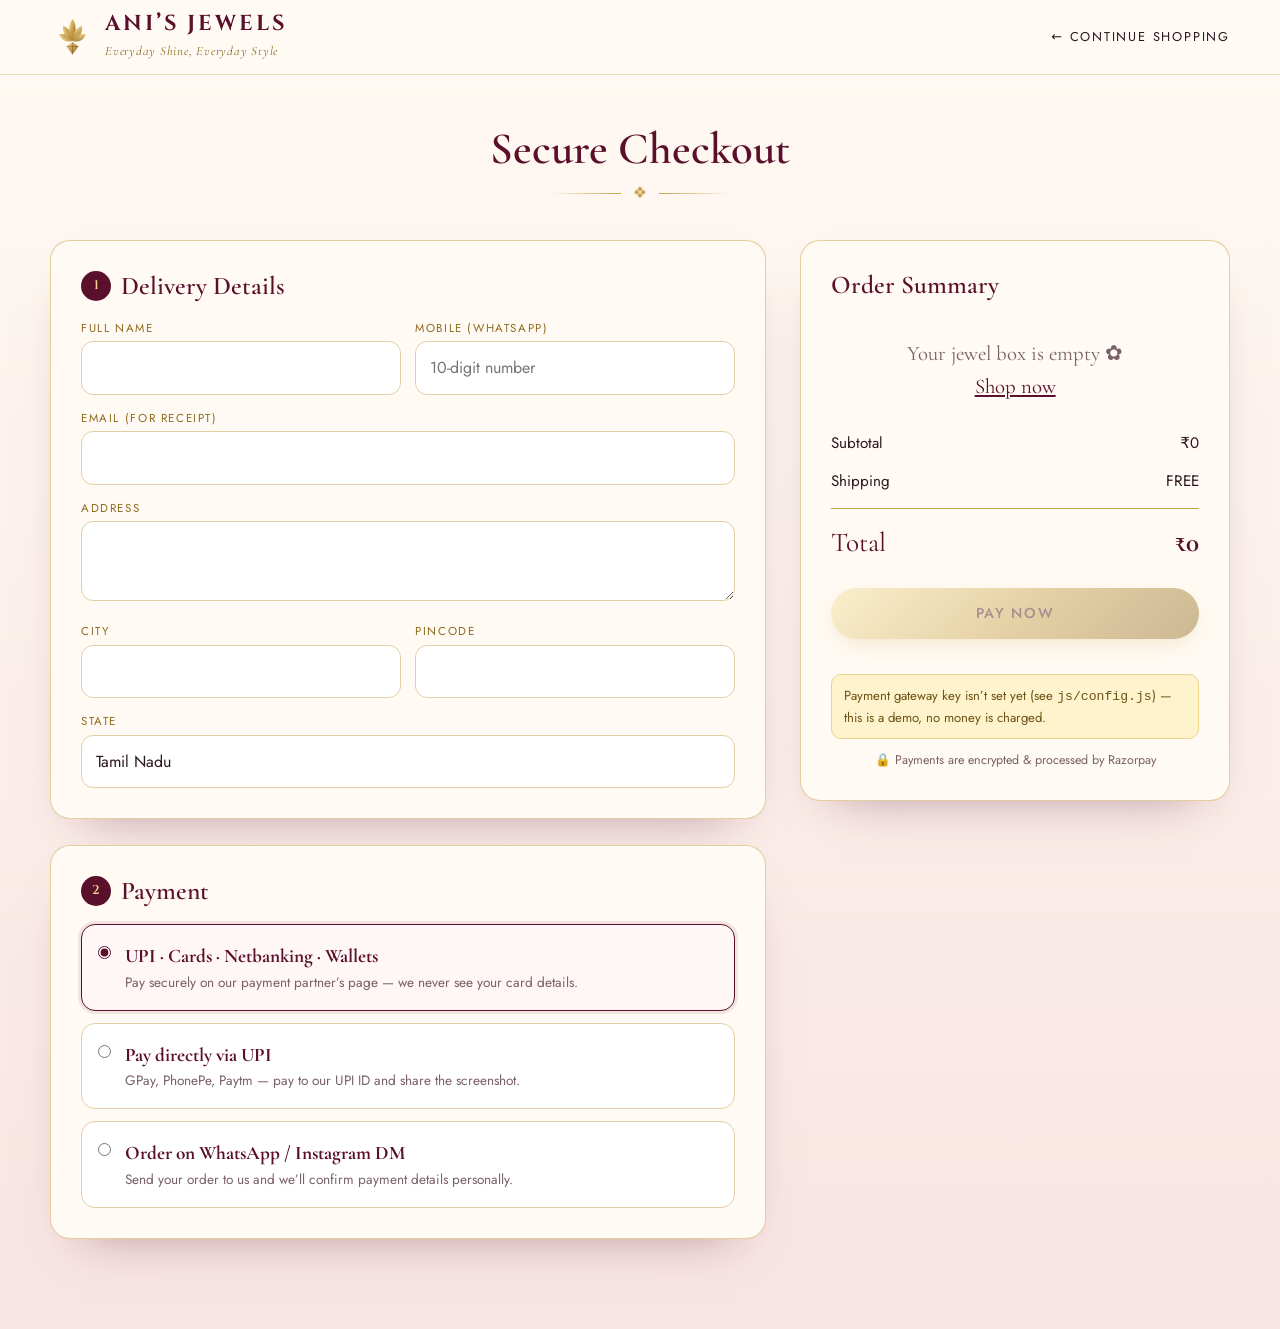
==== checkout.html @ 560fd1bf "Add files via upload" ====
<!doctype html>
<html lang="en">
<head>
<meta charset="utf-8">
<meta name="viewport" content="width=device-width,initial-scale=1">
<title>Checkout — Ani’s Jewels</title>
<link rel="icon" href="img/favicon.svg" type="image/svg+xml">
<link rel="preconnect" href="https://fonts.googleapis.com"><link rel="preconnect" href="https://fonts.gstatic.com" crossorigin>
<link href="https://fonts.googleapis.com/css2?family=Cinzel:wght@500;600&family=Cormorant+Garamond:ital,wght@0,500;0,600;1,500&family=Jost:wght@300;400;500&display=swap" rel="stylesheet">
<link rel="stylesheet" href="css/style.css">
<style>
body{background:linear-gradient(180deg,var(--cream),var(--blush))}
.co{padding:50px 0 90px}
.co h1{font-size:clamp(2rem,4vw,2.8rem);color:var(--wine);text-align:center;margin-bottom:6px}
.steps{text-align:center;margin-bottom:34px}
.cg{display:grid;grid-template-columns:1.25fr .75fr;gap:34px;align-items:start}
.box{background:var(--cream);border:1px solid rgba(201,162,74,.5);border-radius:20px;padding:30px;box-shadow:0 24px 50px -34px rgba(90,15,43,.5)}
.box h2{font-size:1.6rem;color:var(--wine);margin-bottom:18px;display:flex;align-items:center;gap:10px}
.box h2 span{width:30px;height:30px;border-radius:50%;background:var(--wine);color:var(--gold2);font-family:var(--display);font-size:.8rem;display:grid;place-items:center}
.f{display:grid;grid-template-columns:1fr 1fr;gap:14px}.f .w{grid-column:1/-1}
label{font-size:.72rem;letter-spacing:.14em;text-transform:uppercase;color:var(--gold3);display:block;margin-bottom:4px}
input,textarea,select{width:100%;padding:13px 14px;border:1px solid #e3cfa6;border-radius:12px;background:#fff;font:inherit;color:var(--ink);transition:.2s}
input:focus,textarea:focus,select:focus{outline:0;border-color:var(--wine);box-shadow:0 0 0 3px rgba(123,30,70,.12)}
.pay{display:grid;gap:12px;margin-top:6px}
.po{text-transform:none;letter-spacing:normal;font-size:1rem;color:var(--ink);margin:0;display:flex;gap:14px;align-items:flex-start;border:1px solid #e3cfa6;border-radius:14px;padding:16px;cursor:pointer;background:#fff;transition:.2s}
.po:has(input:checked){border-color:var(--wine);background:#fff6f6;box-shadow:0 0 0 3px rgba(123,30,70,.1)}
.po input{width:auto;margin-top:5px;accent-color:var(--wine)}
.po b{display:block;color:var(--wine);font-family:var(--serif);font-size:1.2rem}.po small{color:var(--muted);font-size:.85rem;display:block}
.upi{display:none;margin-top:10px;padding:12px;background:var(--ivory);border-radius:10px;font-size:.9rem}.po:has(input:checked) .upi{display:block}
.sum .it{display:grid;grid-template-columns:60px 1fr auto;gap:12px;align-items:center;padding:10px 0;border-bottom:1px dashed rgba(201,162,74,.5)}
.sum img{width:60px;height:72px;object-fit:cover;border-radius:8px}
.sum h4{font-family:var(--serif);font-size:1.05rem;color:var(--wine);line-height:1.2}.sum small{color:var(--muted)}
.row2{display:flex;justify-content:space-between;padding:7px 0;font-size:.95rem}
.tot{font-family:var(--serif);font-size:1.7rem;color:var(--wine);border-top:1px solid var(--gold);margin-top:8px;padding-top:12px}
.sum .btn{width:100%;justify-content:center;margin-top:16px;font-size:.9rem}
.safe{text-align:center;font-size:.78rem;color:var(--muted);margin-top:12px}
.note{background:#fff3cd;border:1px solid #ecd48a;color:#6b5314;border-radius:10px;padding:10px 12px;font-size:.82rem;margin-top:12px;display:none}
.done{text-align:center;padding:70px 20px;display:none}
.done .tick{width:90px;height:90px;border-radius:50%;margin:0 auto 20px;background:var(--goldg);display:grid;place-items:center;font-size:2.6rem;color:var(--wine2)}
.done p{font-family:var(--serif);font-size:1.3rem;color:var(--muted);margin:10px 0 24px}
.err{color:#b3261e;font-size:.8rem;margin-top:10px;min-height:1em}
@media(max-width:900px){.cg{grid-template-columns:1fr}.f{grid-template-columns:1fr}.box{padding:22px}}
</style>
</head>
<body>
<header class="nav"><div class="wrap">
  <a href="index.html" class="brand"><img src="img/emblem.svg" alt=""><span><b>ANI’S JEWELS</b><small>Everyday Shine, Everyday Style</small></span></a>
  <a href="index.html#shop" class="menu" style="display:block;font-size:.8rem;letter-spacing:.14em">← CONTINUE SHOPPING</a>
</div></header>

<main class="co"><div class="wrap">
  <div id="flow">
    <div class="steps"><h1>Secure Checkout</h1><div class="orn">❖</div></div>
    <form class="cg" id="form" novalidate>
      <div style="display:grid;gap:26px">
        <div class="box">
          <h2><span>1</span>Delivery Details</h2>
          <div class="f">
            <div><label for="name">Full name</label><input id="name" required autocomplete="name"></div>
            <div><label for="phone">Mobile (WhatsApp)</label><input id="phone" type="tel" inputmode="numeric" maxlength="10" placeholder="10-digit number" required autocomplete="tel-national"></div>
            <div class="w"><label for="email">Email (for receipt)</label><input id="email" type="email" autocomplete="email"></div>
            <div class="w"><label for="addr">Address</label><textarea id="addr" rows="2" required autocomplete="street-address"></textarea></div>
            <div><label for="city">City</label><input id="city" required autocomplete="address-level2"></div>
            <div><label for="pin">Pincode</label><input id="pin" inputmode="numeric" maxlength="6" required autocomplete="postal-code"></div>
            <div class="w"><label for="state">State</label><input id="state" value="Tamil Nadu" required autocomplete="address-level1"></div>
          </div>
        </div>
        <div class="box">
          <h2><span>2</span>Payment</h2>
          <div class="pay">
            <label class="po"><input type="radio" name="pay" value="razorpay" checked><div><b>UPI · Cards · Netbanking · Wallets</b><small>Pay securely on our payment partner’s page — we never see your card details.</small></div></label>
            <label class="po"><input type="radio" name="pay" value="upi"><div><b>Pay directly via UPI</b><small>GPay, PhonePe, Paytm — pay to our UPI ID and share the screenshot.</small><div class="upi" id="upiBox"></div></div></label>
            <label class="po"><input type="radio" name="pay" value="wa"><div><b>Order on WhatsApp / Instagram DM</b><small>Send your order to us and we’ll confirm payment details personally.</small></div></label>
          </div>
        </div>
      </div>
      <aside class="box sum">
        <h2>Order Summary</h2>
        <div id="items"></div>
        <div class="row2"><span>Subtotal</span><span id="sSub"></span></div>
        <div class="row2"><span>Shipping</span><span id="sShip"></span></div>
        <div class="row2 tot"><span>Total</span><b id="sTot"></b></div>
        <button class="btn btn-gold" type="submit" id="payBtn">Pay Now</button>
        <div class="err" id="err" role="alert"></div>
        <div class="note" id="demo">Payment gateway key isn’t set yet (see <code>js/config.js</code>) — this is a demo, no money is charged.</div>
        <p class="safe">🔒 Payments are encrypted &amp; processed by Razorpay</p>
      </aside>
    </form>
  </div>

  <div class="done" id="done">
    <div class="tick">✓</div><h1 style="color:var(--wine)">Thank you, <span id="dn"></span>!</h1>
    <p id="dmsg"></p><a href="index.html" class="btn btn-wine">Back to Shop</a>
  </div>
</div></main>

<script src="js/config.js"></script>
<script src="js/products.js"></script>
<script src="js/cart.js"></script>
<script src="https://checkout.razorpay.com/v1/checkout.js" async></script>
<script>
const $=s=>document.querySelector(s), inr=Cart.inr;
function paint(){
  const ls=Cart.lines();
  if(!ls.length){$("#items").innerHTML='<p class="empty" style="padding:20px 0">Your jewel box is empty ✿<br><a href="index.html#shop">Shop now</a></p>';$("#payBtn").disabled=true;$("#payBtn").classList.add("disabled")}
  $("#items").innerHTML=ls.map(({p,q})=>`<div class="it"><img src="${p.img}" alt=""><div><h4>${p.name}</h4><small>Qty ${q}</small></div><b>${inr(p.price*q)}</b></div>`).join("")||$("#items").innerHTML;
  const s=Cart.subtotal(),sh=Cart.shipping();
  $("#sSub").textContent=inr(s);$("#sShip").textContent=sh?inr(sh):"FREE";$("#sTot").textContent=inr(s+sh);
}
paint();
$("#upiBox").innerHTML=`UPI ID: <b>${SITE.upiId}</b>`;
$("#demo").style.display=SITE.razorpayKeyId?"none":"block";
const modeBtn=()=>{const v=document.querySelector("[name=pay]:checked").value;$("#payBtn").textContent={razorpay:"Pay Now",upi:"Place Order & Pay via UPI",wa:"Send Order on WhatsApp"}[v]};
document.querySelectorAll("[name=pay]").forEach(r=>r.onchange=modeBtn);

function orderText(c){
  const l=Cart.lines().map(({p,q})=>`• ${p.name} × ${q} — ${inr(p.price*q)}`).join("\n");
  return `Hi Ani's Jewels! 💖 I'd like to order:\n${l}\n\nTotal: ${inr(Cart.subtotal()+Cart.shipping())}\n\nName: ${c.name}\nPhone: ${c.phone}\nAddress: ${c.addr}, ${c.city} - ${c.pin}, ${c.state}`;
}
function finish(c,msg){
  $("#flow").style.display="none";$("#done").style.display="block";$("#dn").textContent=c.name.split(" ")[0];$("#dmsg").textContent=msg;
  Cart.clear();window.scrollTo(0,0);
}
$("#form").addEventListener("submit",e=>{
  e.preventDefault();$("#err").textContent="";
  const c={name:$("#name").value.trim(),phone:$("#phone").value.trim(),email:$("#email").value.trim(),addr:$("#addr").value.trim(),city:$("#city").value.trim(),pin:$("#pin").value.trim(),state:$("#state").value.trim()};
  if(!Cart.lines().length) return $("#err").textContent="Your cart is empty.";
  if(!c.name||!c.addr||!c.city||!c.state) return $("#err").textContent="Please fill in all delivery details.";
  if(!/^[6-9]\d{9}$/.test(c.phone)) return $("#err").textContent="Enter a valid 10-digit mobile number.";
  if(!/^\d{6}$/.test(c.pin)) return $("#err").textContent="Enter a valid 6-digit pincode.";
  const mode=document.querySelector("[name=pay]:checked").value, total=Cart.subtotal()+Cart.shipping();
  if(mode==="wa"){
    window.open("https://wa.me/"+SITE.whatsapp+"?text="+encodeURIComponent(orderText(c)),"_blank");
    return finish(c,"Your order has been sent on WhatsApp. We’ll confirm shortly!");
  }
  if(mode==="upi"){
    const url=`upi://pay?pa=${encodeURIComponent(SITE.upiId)}&pn=${encodeURIComponent(SITE.brand)}&am=${total}&cu=INR&tn=${encodeURIComponent("Order "+c.name)}`;
    location.href=url;
    window.open("https://wa.me/"+SITE.whatsapp+"?text="+encodeURIComponent(orderText(c)+"\n\n(Paid via UPI — screenshot attached)"),"_blank");
    return finish(c,"Complete the UPI payment in your app and send us the screenshot on WhatsApp.");
  }
  // Razorpay
  if(!SITE.razorpayKeyId){return finish(c,"Demo mode: payment gateway not connected yet, so no payment was taken.")}
  if(!window.Razorpay) return $("#err").textContent="Payment window couldn’t load. Check your connection and retry.";
  new Razorpay({
    key:SITE.razorpayKeyId, amount:total*100, currency:"INR", name:SITE.brand, description:"Jewellery order",
    prefill:{name:c.name,email:c.email,contact:c.phone}, theme:{color:"#5a0f2b"},
    notes:{address:`${c.addr}, ${c.city} - ${c.pin}`},
    handler:r=>finish(c,"Payment received (ref "+r.razorpay_payment_id+"). We’ll pack your order with love and WhatsApp you the tracking."),
  }).open();
});
</script>
</body>
</html>
---- css/style.css ----
:root{
  --wine:#5a0f2b; --wine2:#3d0a1d; --plum:#7b1e46; --rose:#c9667f; --blush:#f8e4e2; --ivory:#fbf3ea; --cream:#fffaf3;
  --gold:#c9a24a; --gold2:#f0d78c; --gold3:#8f6a1f; --ink:#2b1620; --muted:#7a6068;
  --goldg:linear-gradient(135deg,#f6e2a0,#c9a24a 50%,#8f6a1f);
  --serif:'Cormorant Garamond',Georgia,serif; --display:'Cinzel','Playfair Display',Georgia,serif; --sans:'Jost',system-ui,sans-serif;
}
*{box-sizing:border-box;margin:0;padding:0}
html{scroll-behavior:smooth}
body{font-family:var(--sans);color:var(--ink);background:var(--cream);line-height:1.6;-webkit-font-smoothing:antialiased}
img{max-width:100%;display:block}
a{color:inherit;text-decoration:none}
button{font:inherit;cursor:pointer;border:0;background:none;color:inherit}
.wrap{width:min(1180px,100% - 40px);margin-inline:auto}
h1,h2,h3{font-family:var(--serif);font-weight:600;line-height:1.1}
.eyebrow{font-family:var(--display);font-size:.72rem;letter-spacing:.35em;color:var(--gold3);text-transform:uppercase}
.sec-title{text-align:center;margin-bottom:46px}
.sec-title h2{font-size:clamp(2rem,4.4vw,3.2rem);color:var(--wine);margin:10px 0}
.orn{display:flex;align-items:center;justify-content:center;gap:12px;color:var(--gold)}
.orn:before,.orn:after{content:"";height:1px;width:70px;background:linear-gradient(90deg,transparent,var(--gold))}
.orn:after{transform:scaleX(-1)}
.btn{display:inline-flex;align-items:center;gap:10px;padding:14px 32px;border-radius:50px;font-weight:500;letter-spacing:.12em;font-size:.82rem;text-transform:uppercase;transition:.3s}
.btn-gold{background:var(--goldg);color:var(--wine2);box-shadow:0 8px 24px -8px rgba(201,162,74,.7)}
.btn-gold:hover{transform:translateY(-2px);box-shadow:0 12px 28px -8px rgba(201,162,74,.9)}
.btn-line{border:1px solid var(--gold);color:var(--gold2)}
.btn-line:hover{background:rgba(240,215,140,.12)}
.btn-wine{background:var(--wine);color:var(--gold2)}.btn-wine:hover{background:var(--plum)}

/* announcement + nav */
.ann{background:var(--wine2);color:var(--gold2);text-align:center;font-size:.78rem;letter-spacing:.18em;padding:8px 12px;text-transform:uppercase}
header.nav{position:sticky;top:0;z-index:50;background:rgba(255,250,243,.92);backdrop-filter:blur(14px);border-bottom:1px solid rgba(201,162,74,.35)}
.nav .wrap{display:flex;align-items:center;justify-content:space-between;height:74px;gap:20px}
.brand{display:flex;align-items:center;gap:10px}
.brand img{height:50px;width:auto}
.brand b{font-family:var(--display);font-size:1.35rem;letter-spacing:.14em;color:var(--wine);line-height:1}
.brand small{display:block;font-family:var(--serif);font-style:italic;font-size:.8rem;letter-spacing:.06em;color:var(--gold3);margin-top:3px}
.menu{display:flex;gap:30px;font-size:.82rem;letter-spacing:.16em;text-transform:uppercase}
.menu a{position:relative;padding:4px 0}.menu a:after{content:"";position:absolute;left:0;bottom:0;height:1px;width:0;background:var(--gold);transition:.3s}.menu a:hover:after{width:100%}
.icons{display:flex;gap:6px;align-items:center}
.ibtn{position:relative;width:44px;height:44px;border-radius:50%;display:grid;place-items:center;color:var(--wine);transition:.25s}
.ibtn:hover{background:var(--blush)}
.ibtn svg{width:22px;height:22px;stroke:currentColor;fill:none;stroke-width:1.6}
.badge{position:absolute;top:3px;right:2px;min-width:18px;height:18px;border-radius:9px;background:var(--wine);color:var(--gold2);font-size:.68rem;display:grid;place-items:center;padding:0 4px}
.burger{display:none}

/* hero */
.hero{position:relative;overflow:hidden;color:var(--ivory);background:radial-gradient(1200px 600px at 75% 40%,#7b1e46 0,#5a0f2b 45%,#2f0615 100%)}
.hero:before{content:"";position:absolute;inset:0;opacity:.09;background-image:url("data:image/svg+xml,%3Csvg xmlns='http://www.w3.org/2000/svg' width='80' height='80'%3E%3Cpath d='M40 6c6 12 6 20 0 34-6-14-6-22 0-34zM40 74c6-12 6-20 0-34-6 14-6 22 0 34zM6 40c12-6 20-6 34 0-14 6-22 6-34 0zM74 40c-12-6-20-6-34 0 14 6 22 6 34 0z' fill='none' stroke='%23f0d78c' stroke-width='1'/%3E%3C/svg%3E")}
.hero .wrap{position:relative;display:grid;grid-template-columns:1.05fr .95fr;gap:50px;align-items:center;padding:70px 0 90px;min-height:640px}
.hero h1{font-size:clamp(2.6rem,4.9vw,4.4rem);font-weight:500;margin:18px 0 20px}
.hero h1 em{font-style:italic;background:var(--goldg);-webkit-background-clip:text;background-clip:text;color:transparent}
.hero p{font-family:var(--serif);font-size:1.35rem;max-width:30ch;color:#ecd9d4;line-height:1.45}
.hero .cta{display:flex;gap:14px;flex-wrap:wrap;margin-top:34px}
.hero .eyebrow{color:var(--gold2)}
.arch{position:relative;justify-self:center;width:min(400px,86%);aspect-ratio:4/5.2}
.arch .frame{position:absolute;inset:0;border-radius:999px 999px 18px 18px;border:1.5px solid var(--gold);transform:translate(18px,-16px)}
.arch .photo{position:absolute;inset:0;border-radius:999px 999px 18px 18px;overflow:hidden;box-shadow:0 40px 70px -30px #000;background:#e9ddd0}
.arch img{width:100%;height:100%;object-fit:cover}
.float{position:absolute;background:var(--cream);color:var(--wine);border-radius:16px;padding:12px 16px;font-size:.82rem;box-shadow:0 18px 40px -16px rgba(0,0,0,.5);animation:bob 5s ease-in-out infinite}
.float b{display:block;font-family:var(--serif);font-size:1.25rem}
.f1{left:-30px;bottom:60px}.f2{right:-24px;top:50px;animation-delay:-2s}
@keyframes bob{50%{transform:translateY(-10px)}}
.petals{position:absolute;inset:0;pointer-events:none;overflow:hidden}
.petals i{position:absolute;top:-30px;width:14px;height:18px;border-radius:70% 0 70% 0;background:linear-gradient(135deg,#f9c9d3,#e58aa0);opacity:.55;animation:fall linear infinite}
@keyframes fall{to{transform:translate(60px,760px) rotate(540deg)}}
.sparkle{position:absolute;color:var(--gold2);animation:tw 3s infinite}
@keyframes tw{50%{opacity:.2;transform:scale(.6)}}

/* perks */
.perks{background:var(--ivory);border-bottom:1px solid rgba(201,162,74,.3)}
.perks .wrap{display:grid;grid-template-columns:repeat(4,1fr);gap:20px;padding:26px 0}
.perk{display:flex;gap:14px;align-items:center}
.perk span{font-size:1.5rem;width:50px;height:50px;border-radius:50%;border:1px solid var(--gold);display:grid;place-items:center;flex:none;background:var(--cream)}
.perk b{display:block;font-family:var(--display);font-size:.78rem;letter-spacing:.14em;color:var(--wine)}
.perk small{color:var(--muted);font-size:.82rem}

/* categories */
section{padding:96px 0}
.cats{display:grid;grid-template-columns:repeat(4,1fr);gap:26px}
.cat{text-align:center}
.cat .ph{aspect-ratio:3/4;border-radius:999px 999px 14px 14px;overflow:hidden;border:1px solid var(--gold);padding:8px;background:var(--cream);transition:.4s}
.cat .ph img{width:100%;height:100%;object-fit:cover;border-radius:999px 999px 8px 8px;transition:.6s}
.cat:hover .ph{box-shadow:0 20px 40px -20px rgba(90,15,43,.5);transform:translateY(-6px)}
.cat:hover img{transform:scale(1.07)}
.cat h3{font-size:1.5rem;color:var(--wine);margin-top:16px}
.cat small{color:var(--muted);letter-spacing:.14em;text-transform:uppercase;font-size:.72rem}

/* shop */
#shop{background:linear-gradient(180deg,var(--cream),var(--blush) 140%)}
.filters{display:flex;gap:10px;justify-content:center;flex-wrap:wrap;margin-bottom:40px}
.chip{padding:9px 22px;border-radius:40px;border:1px solid rgba(201,162,74,.7);font-size:.8rem;letter-spacing:.12em;text-transform:uppercase;color:var(--wine);transition:.25s;background:rgba(255,250,243,.6)}
.chip:hover{background:var(--blush)}.chip.on{background:var(--wine);color:var(--gold2);border-color:var(--wine)}
.grid{display:grid;grid-template-columns:repeat(4,1fr);gap:28px}
.card{background:var(--cream);border-radius:18px;overflow:hidden;border:1px solid rgba(201,162,74,.35);display:flex;flex-direction:column;transition:.35s}
.card:hover{transform:translateY(-8px);box-shadow:0 28px 50px -26px rgba(90,15,43,.55)}
.card .im{position:relative;aspect-ratio:4/5;overflow:hidden;background:#efe3d6}
.card .im img{width:100%;height:100%;object-fit:cover;transition:.7s}
.card:hover .im img{transform:scale(1.08)}
.tag{position:absolute;top:12px;left:12px;background:var(--wine);color:var(--gold2);font-size:.66rem;letter-spacing:.18em;text-transform:uppercase;padding:5px 12px;border-radius:20px}
.heart{position:absolute;top:10px;right:10px;width:36px;height:36px;border-radius:50%;background:rgba(255,250,243,.9);display:grid;place-items:center;color:var(--rose);font-size:1.1rem}
.heart.on{color:#fff;background:var(--rose)}
.card .bd{padding:18px 18px 20px;display:flex;flex-direction:column;gap:6px;flex:1}
.card small{font-size:.7rem;letter-spacing:.2em;text-transform:uppercase;color:var(--gold3)}
.card h3{font-size:1.4rem;color:var(--wine)}
.card p{font-size:.86rem;color:var(--muted);line-height:1.5;flex:1}
.price{display:flex;align-items:baseline;gap:10px;margin:6px 0 10px}
.price b{font-family:var(--serif);font-size:1.6rem;color:var(--wine)}
.price s{color:var(--muted);font-size:.9rem}
.add{width:100%;padding:12px;border-radius:40px;background:var(--wine);color:var(--gold2);letter-spacing:.14em;font-size:.76rem;text-transform:uppercase;transition:.3s}
.add:hover{background:var(--plum)}

/* promise */
.promise{background:var(--wine);color:var(--ivory);position:relative;overflow:hidden}
.promise .wrap{display:grid;grid-template-columns:1fr 1fr;gap:70px;align-items:center}
.promise h2{font-size:clamp(2rem,4.4vw,3.3rem);margin:12px 0 18px;color:var(--gold2)}
.promise p{font-family:var(--serif);font-size:1.3rem;color:#ecd9d4;line-height:1.5}
.pl{list-style:none;margin:26px 0 34px;display:grid;gap:12px}
.pl li{display:flex;gap:12px;align-items:center;font-size:.95rem}.pl li:before{content:"❖";color:var(--gold)}
.promise .ph{border-radius:20px 20px 200px 20px;overflow:hidden;border:1px solid var(--gold);padding:10px;aspect-ratio:1/1.05}
.promise .ph img{width:100%;height:100%;object-fit:cover;border-radius:12px 12px 190px 12px}

/* instagram / visit */
.visit .wrap{display:grid;grid-template-columns:.9fr 1.1fr;gap:60px;align-items:center}
.visit .ph{border-radius:18px;overflow:hidden;aspect-ratio:3/3.6;border:1px solid var(--gold);padding:8px}
.visit .ph img{width:100%;height:100%;object-fit:cover;border-radius:12px}
.visit h2{font-size:clamp(2rem,4vw,3rem);color:var(--wine);margin:12px 0 16px}
.visit p{font-family:var(--serif);font-size:1.25rem;color:var(--muted);margin-bottom:22px}
.visit .row{display:flex;gap:12px;flex-wrap:wrap}
.insta{background:var(--blush)}
.ig-strip{display:grid;grid-template-columns:repeat(6,1fr);gap:12px;margin-bottom:34px}
.ig-strip a{aspect-ratio:1;border-radius:14px;overflow:hidden;position:relative}
.ig-strip img{width:100%;height:100%;object-fit:cover;transition:.5s}.ig-strip a:hover img{transform:scale(1.12)}
.center{text-align:center}

/* footer */
footer{background:var(--wine2);color:#d9c4c0;padding:70px 0 26px}
.fgrid{display:grid;grid-template-columns:1.3fr 1fr 1fr 1.2fr;gap:40px}
footer img.fl{width:200px;margin:-14px 0 6px -10px}
footer h4{font-family:var(--display);font-size:.8rem;letter-spacing:.24em;color:var(--gold2);margin-bottom:16px}
footer li{list-style:none;margin:8px 0;font-size:.92rem}footer a:hover{color:var(--gold2)}
.copy{border-top:1px solid rgba(201,162,74,.25);margin-top:44px;padding-top:22px;text-align:center;font-size:.78rem;letter-spacing:.1em}

/* cart drawer */
.scrim{position:fixed;inset:0;background:rgba(43,10,22,.55);backdrop-filter:blur(3px);opacity:0;pointer-events:none;transition:.3s;z-index:90}
.drawer{position:fixed;top:0;right:0;height:100%;width:min(430px,100%);background:var(--cream);z-index:100;transform:translateX(105%);visibility:hidden;transition:.4s cubic-bezier(.2,.8,.2,1),visibility .4s;display:flex;flex-direction:column;box-shadow:-30px 0 60px -30px #000}
.cart-open .scrim{opacity:1;pointer-events:auto}.cart-open .drawer{transform:none;visibility:visible}
.dh{display:flex;justify-content:space-between;align-items:center;padding:20px 24px;border-bottom:1px solid rgba(201,162,74,.4);background:var(--wine);color:var(--gold2)}
.dh h3{font-family:var(--display);font-size:1rem;letter-spacing:.2em}
#cartLines{flex:1;overflow:auto;padding:12px 24px}
.cl{display:grid;grid-template-columns:76px 1fr auto;gap:14px;padding:16px 0;border-bottom:1px solid rgba(201,162,74,.25);align-items:center}
.cl img{width:76px;height:92px;object-fit:cover;border-radius:10px}
.cl h4{font-family:var(--serif);font-size:1.1rem;color:var(--wine);line-height:1.2}
.cl span{font-size:.88rem;color:var(--muted)}
.qty{display:inline-flex;align-items:center;gap:12px;border:1px solid var(--gold);border-radius:30px;margin-top:8px;padding:2px 6px}
.qty button{width:26px;height:26px;font-size:1.1rem;color:var(--wine)}
.rm{color:var(--muted);font-size:.85rem}
.empty{text-align:center;padding:70px 10px;font-family:var(--serif);font-size:1.3rem;color:var(--muted)}.empty a{color:var(--wine);text-decoration:underline}
.df{padding:20px 24px 26px;border-top:1px solid rgba(201,162,74,.4);background:var(--ivory)}
.df .t{display:flex;justify-content:space-between;font-family:var(--serif);font-size:1.4rem;color:var(--wine)}
.df .n{font-size:.8rem;color:var(--gold3);margin:2px 0 14px;min-height:1.2em}
.df .btn{width:100%;justify-content:center}
.disabled{opacity:.45;pointer-events:none}

/* reveal */
.rv{opacity:0;transform:translateY(26px);transition:1s cubic-bezier(.2,.7,.2,1)}.rv.in{opacity:1;transform:none}

@media(max-width:980px){
  .grid{grid-template-columns:repeat(2,1fr)}.cats{grid-template-columns:repeat(2,1fr)}
  .hero .wrap,.promise .wrap,.visit .wrap{grid-template-columns:1fr}.hero .wrap{padding:50px 0 70px;min-height:0;text-align:center}.hero p{margin-inline:auto}.hero .cta{justify-content:center}
  .perks .wrap{grid-template-columns:repeat(2,1fr)}.fgrid{grid-template-columns:1fr 1fr}.ig-strip{grid-template-columns:repeat(3,1fr)}
  .menu{display:none}.burger{display:grid}
  .menu.open{display:flex;position:absolute;top:74px;left:0;right:0;background:var(--cream);flex-direction:column;padding:20px;gap:18px;border-bottom:1px solid var(--gold)}
  .f1{left:-6px}.f2{right:-6px}
}
@media(max-width:560px){
  section{padding:64px 0}.grid{gap:14px}.card .bd{padding:12px}.card h3{font-size:1.15rem}.card p{display:none}.price b{font-size:1.3rem}
  .brand img{height:42px}.brand b{font-size:1.05rem}.brand small{display:none}.cats{gap:14px}.fgrid{grid-template-columns:1fr}
  .perk small{display:none}.perks .wrap{gap:14px}.ann{font-size:.66rem;letter-spacing:.1em}
}
@media(prefers-reduced-motion:reduce){*{animation:none!important;transition:none!important}.rv{opacity:1;transform:none}}
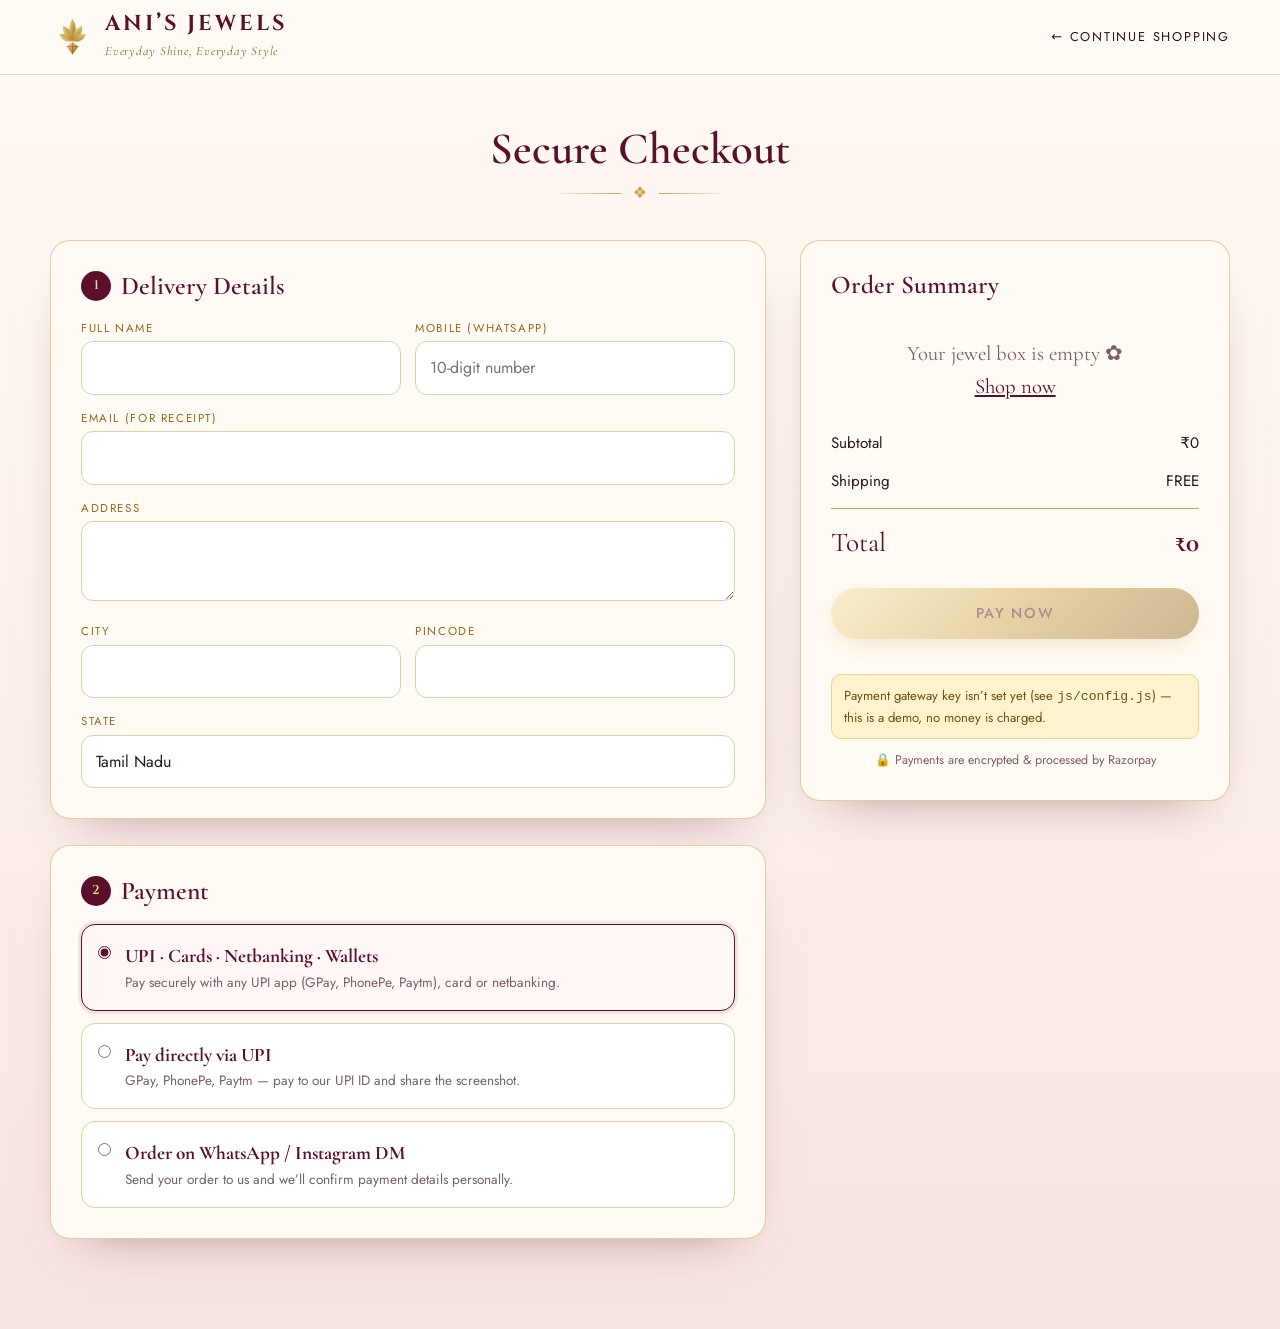
==== commit d38038cd: "Add UPI payment and WhatsApp order notifications Co-authored-by: Copilot <223556219+Copilot@users.no" ====
--- a/checkout.html
+++ b/checkout.html
@@ -68,7 +68,7 @@
         <div class="box">
           <h2><span>2</span>Payment</h2>
           <div class="pay">
-            <label class="po"><input type="radio" name="pay" value="razorpay" checked><div><b>UPI · Cards · Netbanking · Wallets</b><small>Pay securely on our payment partner’s page — we never see your card details.</small></div></label>
+            <label class="po"><input type="radio" name="pay" value="razorpay" checked><div><b>UPI · Cards · Netbanking · Wallets</b><small>Pay securely with any UPI app (GPay, PhonePe, Paytm), card or netbanking.</small></div></label>
             <label class="po"><input type="radio" name="pay" value="upi"><div><b>Pay directly via UPI</b><small>GPay, PhonePe, Paytm — pay to our UPI ID and share the screenshot.</small><div class="upi" id="upiBox"></div></div></label>
             <label class="po"><input type="radio" name="pay" value="wa"><div><b>Order on WhatsApp / Instagram DM</b><small>Send your order to us and we’ll confirm payment details personally.</small></div></label>
           </div>
@@ -90,7 +90,8 @@
 
   <div class="done" id="done">
     <div class="tick">✓</div><h1 style="color:var(--wine)">Thank you, <span id="dn"></span>!</h1>
-    <p id="dmsg"></p><a href="index.html" class="btn btn-wine">Back to Shop</a>
+    <p id="dmsg"></p><a id="doneWa" class="btn btn-gold" target="_blank" rel="noopener">Send details on WhatsApp</a>
+    <a href="index.html" class="btn btn-wine">Back to Shop</a>
   </div>
 </div></main>
 
@@ -115,7 +116,16 @@
 
 function orderText(c){
   const l=Cart.lines().map(({p,q})=>`• ${p.name} × ${q} — ${inr(p.price*q)}`).join("\n");
-  return `Hi Ani's Jewels! 💖 I'd like to order:\n${l}\n\nTotal: ${inr(Cart.subtotal()+Cart.shipping())}\n\nName: ${c.name}\nPhone: ${c.phone}\nAddress: ${c.addr}, ${c.city} - ${c.pin}, ${c.state}`;
+  return `Hi Ani's Jewels! 💖\n\nOrder details:\n${l}\n\nTotal: ${inr(Cart.subtotal()+Cart.shipping())}\n\nBilling / delivery address:\nName: ${c.name}\nPhone: ${c.phone}\n${c.addr}, ${c.city} - ${c.pin}, ${c.state}`;
+}
+function whatsappUrl(message){
+  return "https://wa.me/"+SITE.whatsapp+"?text="+encodeURIComponent(message);
+}
+function notifyOwner(c,r,total){
+  const message=`✅ PAYMENT RECEIVED — Ani's Jewels\n\nAmount: ${inr(total)}\nRazorpay payment ID: ${r.razorpay_payment_id}\n\n${orderText(c)}\n\nI will send the payment receipt here as an attachment.`;
+  const url=whatsappUrl(message);
+  $("#doneWa").href=url;
+  return url;
 }
 function finish(c,msg){
   $("#flow").style.display="none";$("#done").style.display="block";$("#dn").textContent=c.name.split(" ")[0];$("#dmsg").textContent=msg;
@@ -135,9 +145,9 @@
   }
   if(mode==="upi"){
     const url=`upi://pay?pa=${encodeURIComponent(SITE.upiId)}&pn=${encodeURIComponent(SITE.brand)}&am=${total}&cu=INR&tn=${encodeURIComponent("Order "+c.name)}`;
-    location.href=url;
-    window.open("https://wa.me/"+SITE.whatsapp+"?text="+encodeURIComponent(orderText(c)+"\n\n(Paid via UPI — screenshot attached)"),"_blank");
-    return finish(c,"Complete the UPI payment in your app and send us the screenshot on WhatsApp.");
+    window.open(url,"_blank");
+    window.open("https://wa.me/"+SITE.whatsapp+"?text="+encodeURIComponent(orderText(c)+"\n\n(UPI payment initiated — confirmation screenshot will follow)"),"_blank");
+    return finish(c,"Complete the UPI payment in your app, then send the confirmation screenshot on WhatsApp.");
   }
   // Razorpay
   if(!SITE.razorpayKeyId){return finish(c,"Demo mode: payment gateway not connected yet, so no payment was taken.")}
@@ -146,7 +156,12 @@
     key:SITE.razorpayKeyId, amount:total*100, currency:"INR", name:SITE.brand, description:"Jewellery order",
     prefill:{name:c.name,email:c.email,contact:c.phone}, theme:{color:"#5a0f2b"},
     notes:{address:`${c.addr}, ${c.city} - ${c.pin}`},
-    handler:r=>finish(c,"Payment received (ref "+r.razorpay_payment_id+"). We’ll pack your order with love and WhatsApp you the tracking."),
+    handler:r=>{
+      const ownerWhatsApp=notifyOwner(c,r,total);
+      finish(c,"Payment received (ref "+r.razorpay_payment_id+"). We’ve notified Ani’s Jewels on WhatsApp.");
+      window.location.href=ownerWhatsApp;
+    },
+    modal:{ondismiss:()=>{$("#payBtn").disabled=false;$("#payBtn").textContent="Pay Now";}},
   }).open();
 });
 </script>
